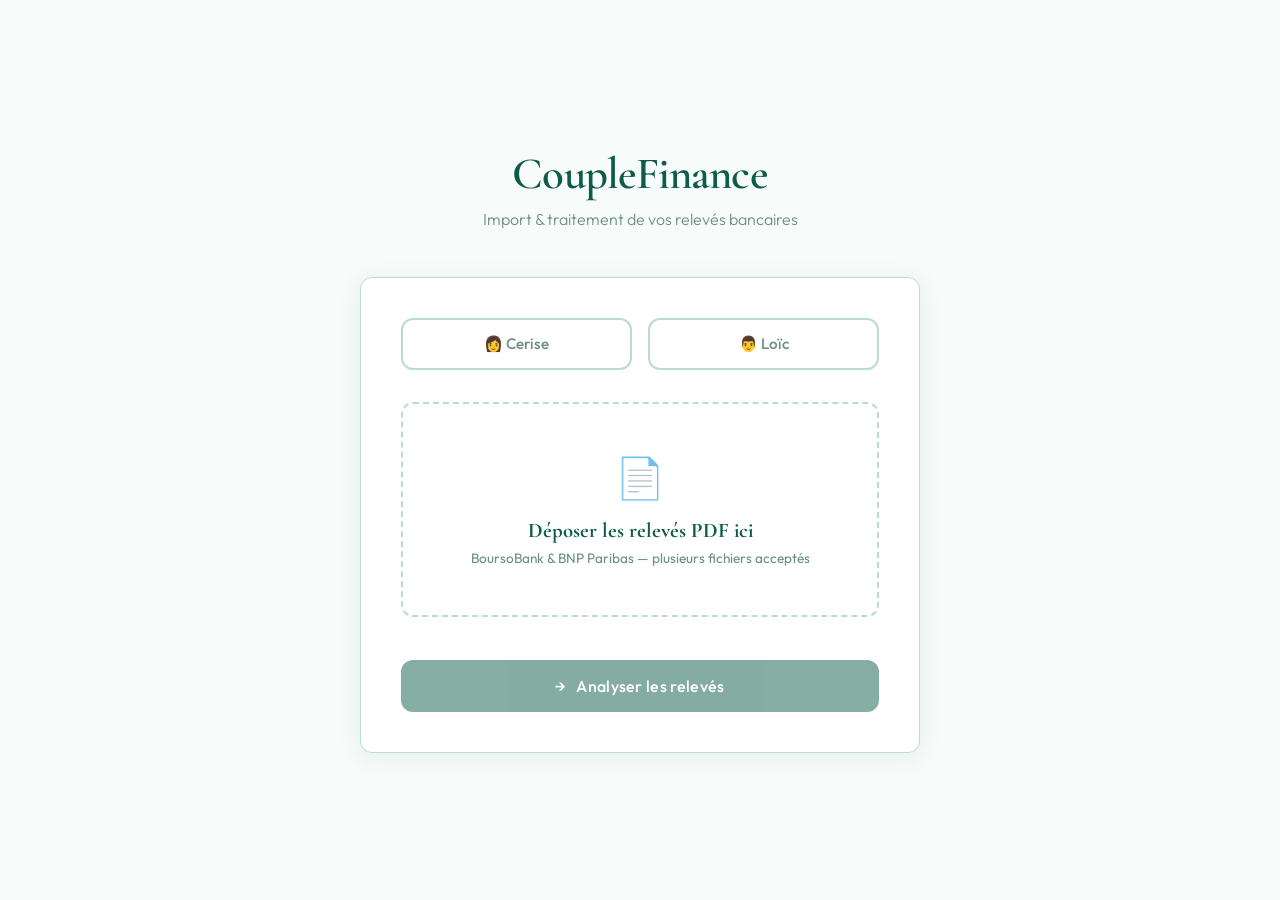
==== templates/index.html @ c554f109 "first commit" ====
<!DOCTYPE html>
<html lang="fr">
<head>
  <meta charset="UTF-8">
  <meta name="viewport" content="width=device-width, initial-scale=1.0">
  <title>CoupleFinance — Import</title>
  <link rel="preconnect" href="https://fonts.googleapis.com">
  <link href="https://fonts.googleapis.com/css2?family=Cormorant+Garamond:wght@400;600&family=Outfit:wght@300;400;500&display=swap" rel="stylesheet">
  <style>
    /* ── Variables palette vert fusion banque privée ── */
    :root {
      --deep:    #0D5C4A;
      --emerald: #3D9670;
      --mint:    #6AB89A;
      --sage:    #B8DDD0;
      --light:   #D4EFE6;
      --bg:      #F7FBF9;
      --text:    #193828;
      --muted:   #6B8F82;
      --white:   #FFFFFF;
      --unknown: #E8A838;
      --radius:  12px;
    }

    * { box-sizing: border-box; margin: 0; padding: 0; }

    body {
      font-family: 'Outfit', sans-serif;
      background: var(--bg);
      color: var(--text);
      min-height: 100vh;
      display: flex;
      flex-direction: column;
      align-items: center;
      justify-content: center;
      padding: 2rem;
    }

    /* ── En-tête ── */
    header {
      text-align: center;
      margin-bottom: 3rem;
    }

    header h1 {
      font-family: 'Cormorant Garamond', serif;
      font-size: 2.8rem;
      font-weight: 600;
      color: var(--deep);
      letter-spacing: -0.02em;
    }

    header p {
      color: var(--muted);
      font-weight: 300;
      margin-top: 0.5rem;
      font-size: 1rem;
    }

    /* ── Carte principale ── */
    .card {
      background: var(--white);
      border-radius: var(--radius);
      padding: 2.5rem;
      width: 100%;
      max-width: 560px;
      box-shadow: 0 4px 24px rgba(13, 92, 74, 0.08);
      border: 1px solid var(--sage);
    }

    /* ── Sélection de la personne ── */
    .personne-group {
      display: flex;
      gap: 1rem;
      margin-bottom: 2rem;
    }

    .personne-btn {
      flex: 1;
      padding: 0.9rem;
      border: 2px solid var(--sage);
      border-radius: var(--radius);
      background: transparent;
      color: var(--muted);
      font-family: 'Outfit', sans-serif;
      font-size: 0.95rem;
      font-weight: 500;
      cursor: pointer;
      transition: all 0.2s ease;
    }

    .personne-btn:hover {
      border-color: var(--mint);
      color: var(--deep);
    }

    .personne-btn.active {
      border-color: var(--deep);
      background: var(--deep);
      color: var(--white);
    }

    /* ── Zone de drop ── */
    .drop-zone {
      border: 2px dashed var(--sage);
      border-radius: var(--radius);
      padding: 3rem 2rem;
      text-align: center;
      cursor: pointer;
      transition: all 0.25s ease;
      position: relative;
    }

    .drop-zone:hover,
    .drop-zone.dragover {
      border-color: var(--emerald);
      background: var(--light);
    }

    .drop-zone input[type="file"] {
      position: absolute;
      inset: 0;
      opacity: 0;
      cursor: pointer;
      width: 100%;
      height: 100%;
    }

    .drop-icon {
      font-size: 2.5rem;
      margin-bottom: 1rem;
    }

    .drop-zone h3 {
      font-family: 'Cormorant Garamond', serif;
      font-size: 1.3rem;
      color: var(--deep);
      margin-bottom: 0.4rem;
    }

    .drop-zone p {
      color: var(--muted);
      font-size: 0.85rem;
    }

    /* ── Liste des fichiers sélectionnés ── */
    #file-list {
      margin-top: 1.2rem;
      display: flex;
      flex-direction: column;
      gap: 0.5rem;
    }

    .file-item {
      display: flex;
      align-items: center;
      gap: 0.75rem;
      padding: 0.6rem 1rem;
      background: var(--light);
      border-radius: 8px;
      font-size: 0.85rem;
      color: var(--deep);
    }

    .file-item span.name { flex: 1; font-weight: 500; }
    .file-item span.size { color: var(--muted); }

    /* ── Bouton submit ── */
    .btn-submit {
      width: 100%;
      margin-top: 1.5rem;
      padding: 1rem;
      background: var(--deep);
      color: var(--white);
      border: none;
      border-radius: var(--radius);
      font-family: 'Outfit', sans-serif;
      font-size: 1rem;
      font-weight: 500;
      cursor: pointer;
      letter-spacing: 0.02em;
      transition: background 0.2s ease;
      display: flex;
      align-items: center;
      justify-content: center;
      gap: 0.6rem;
    }

    .btn-submit:hover:not(:disabled) { background: var(--emerald); }
    .btn-submit:disabled { opacity: 0.5; cursor: not-allowed; }

    /* ── Message d'erreur ── */
    .error-msg {
      margin-top: 1rem;
      padding: 0.75rem 1rem;
      background: #FEE;
      border: 1px solid #FCC;
      border-radius: 8px;
      color: #C00;
      font-size: 0.85rem;
      display: none;
    }

    /* ── Loader ── */
    .loader {
      display: none;
      flex-direction: column;
      align-items: center;
      gap: 1rem;
      padding: 2rem;
      color: var(--muted);
      font-size: 0.9rem;
    }

    .spinner {
      width: 36px;
      height: 36px;
      border: 3px solid var(--sage);
      border-top-color: var(--deep);
      border-radius: 50%;
      animation: spin 0.8s linear infinite;
    }

    @keyframes spin { to { transform: rotate(360deg); } }
  </style>
</head>
<body>

  <header>
    <h1>CoupleFinance</h1>
    <p>Import & traitement de vos relevés bancaires</p>
  </header>

  <div class="card">

    <!-- Sélection de la personne titulaire du compte -->
    <div class="personne-group">
      <button class="personne-btn" data-value="Cerise" onclick="selectPersonne(this)">👩 Cerise</button>
      <button class="personne-btn" data-value="Loïc" onclick="selectPersonne(this)">👨 Loïc</button>
    </div>

    <!-- Zone de drop de PDFs -->
    <div class="drop-zone" id="drop-zone">
      <input type="file" id="file-input" multiple accept=".pdf" onchange="handleFiles(this.files)">
      <div class="drop-icon">📄</div>
      <h3>Déposer les relevés PDF ici</h3>
      <p>BoursoBank & BNP Paribas — plusieurs fichiers acceptés</p>
    </div>

    <!-- Liste des fichiers choisis -->
    <div id="file-list"></div>

    <!-- Erreur -->
    <div class="error-msg" id="error-msg"></div>

    <!-- Loader pendant le traitement -->
    <div class="loader" id="loader">
      <div class="spinner"></div>
      <span>Extraction et catégorisation en cours…</span>
    </div>

    <!-- Bouton d'envoi -->
    <button class="btn-submit" id="btn-submit" onclick="submitUpload()" disabled>
      <span>→</span> Analyser les relevés
    </button>

  </div>

  <script>
    // ── État global de la page ──
    let selectedPersonne = null;
    let selectedFiles = [];

    // ── Sélection de la personne ──
    function selectPersonne(btn) {
      document.querySelectorAll('.personne-btn').forEach(b => b.classList.remove('active'));
      btn.classList.add('active');
      selectedPersonne = btn.dataset.value;
      updateSubmitState();
    }

    // ── Gestion des fichiers déposés ou sélectionnés ──
    function handleFiles(files) {
      selectedFiles = Array.from(files).filter(f => f.name.endsWith('.pdf'));
      renderFileList();
      updateSubmitState();
    }

    function renderFileList() {
      const list = document.getElementById('file-list');
      list.innerHTML = selectedFiles.map(f => `
        <div class="file-item">
          <span>📑</span>
          <span class="name">${f.name}</span>
          <span class="size">${(f.size / 1024).toFixed(0)} Ko</span>
        </div>
      `).join('');
    }

    // ── Activation du bouton submit ──
    function updateSubmitState() {
      const btn = document.getElementById('btn-submit');
      btn.disabled = !(selectedPersonne && selectedFiles.length > 0);
    }

    // ── Drag & Drop ──
    const dropZone = document.getElementById('drop-zone');

    dropZone.addEventListener('dragover', e => {
      e.preventDefault();
      dropZone.classList.add('dragover');
    });

    dropZone.addEventListener('dragleave', () => dropZone.classList.remove('dragover'));

    dropZone.addEventListener('drop', e => {
      e.preventDefault();
      dropZone.classList.remove('dragover');
      handleFiles(e.dataTransfer.files);
    });

    // ── Envoi du formulaire ──
    async function submitUpload() {
      if (!selectedPersonne || selectedFiles.length === 0) return;

      // Affiche le loader, masque le bouton
      document.getElementById('loader').style.display = 'flex';
      document.getElementById('btn-submit').disabled = true;
      document.getElementById('error-msg').style.display = 'none';

      // Construction du FormData
      const formData = new FormData();
      formData.append('personne', selectedPersonne);
      selectedFiles.forEach(f => formData.append('pdfs', f));

      try {
        const response = await fetch('/upload', {
          method: 'POST',
          body: formData
        });

        const data = await response.json();

        if (data.success) {
          // Redirection vers la page de validation
          window.location.href = `/validate/${data.session_id}`;
        } else {
          showError(data.error || 'Erreur lors du traitement.');
        }

      } catch (err) {
        showError('Erreur réseau. Vérifiez que le serveur est bien lancé.');
      } finally {
        document.getElementById('loader').style.display = 'none';
        document.getElementById('btn-submit').disabled = false;
      }
    }

    function showError(msg) {
      const el = document.getElementById('error-msg');
      el.textContent = msg;
      el.style.display = 'block';
    }
  </script>

</body>
</html>
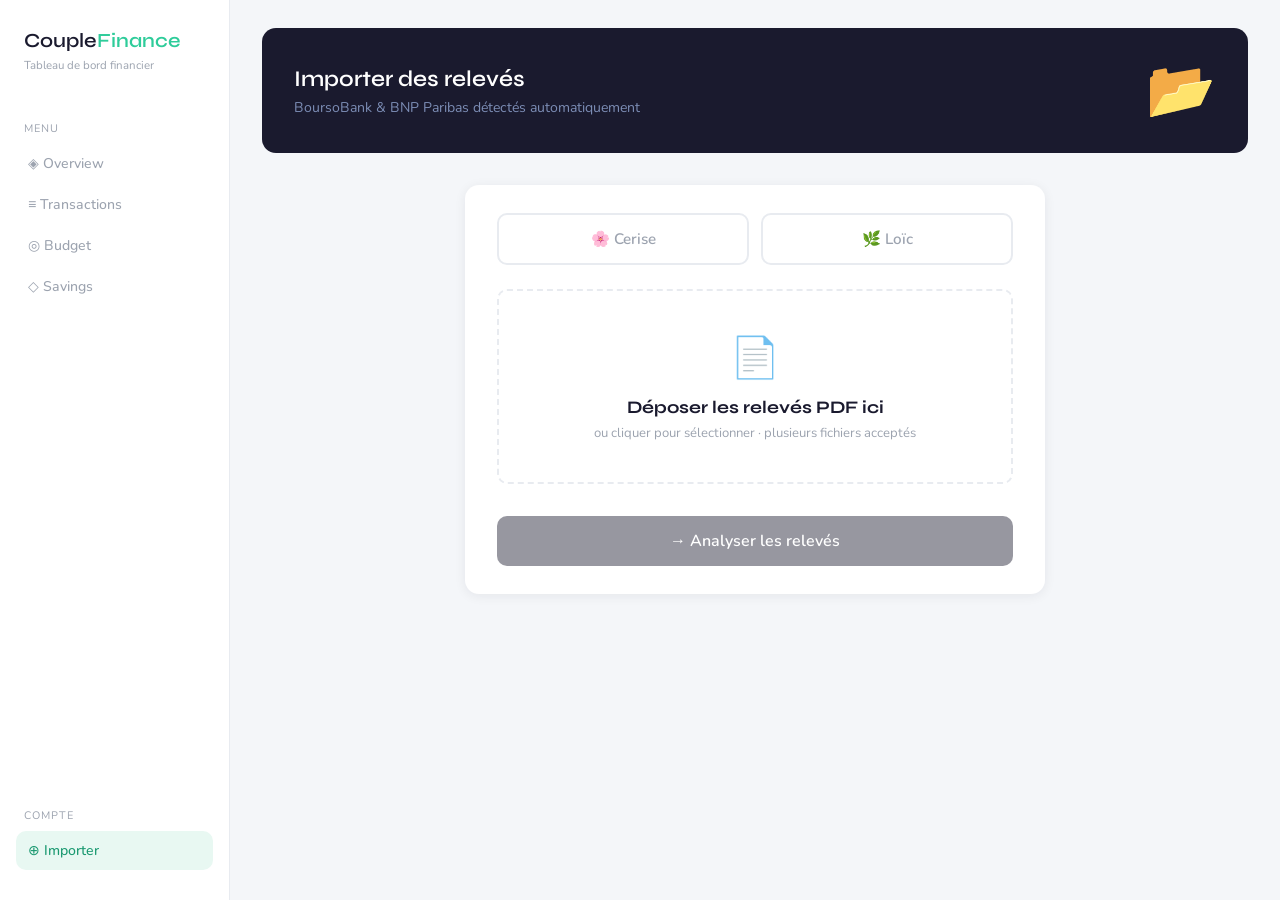
==== commit 0c4154d9: "v3 dashboard" ====
--- a/templates/index.html
+++ b/templates/index.html
@@ -5,351 +5,316 @@
   <meta name="viewport" content="width=device-width, initial-scale=1.0">
   <title>CoupleFinance — Import</title>
   <link rel="preconnect" href="https://fonts.googleapis.com">
-  <link href="https://fonts.googleapis.com/css2?family=Cormorant+Garamond:wght@400;600&family=Outfit:wght@300;400;500&display=swap" rel="stylesheet">
+  <link href="https://fonts.googleapis.com/css2?family=Syne:wght@400;500;600&family=Nunito:wght@300;400;500;600&display=swap" rel="stylesheet">
   <style>
-    /* ── Variables palette vert fusion banque privée ── */
     :root {
-      --deep:    #0D5C4A;
-      --emerald: #3D9670;
-      --mint:    #6AB89A;
-      --sage:    #B8DDD0;
-      --light:   #D4EFE6;
-      --bg:      #F7FBF9;
-      --text:    #193828;
-      --muted:   #6B8F82;
-      --white:   #FFFFFF;
-      --unknown: #E8A838;
-      --radius:  12px;
+      --bg:        #F4F6F9;
+      --white:     #FFFFFF;
+      --dark:      #1A1A2E;
+      --dark2:     #16213E;
+      --green:     #2ECC9A;
+      --green-dim: #1A9970;
+      --green-lt:  #E8F8F2;
+      --red:       #F87171;
+      --border:    #E8EBF0;
+      --muted:     #9CA3AF;
+      --text:      #1A1A2E;
+      --shadow:    0 2px 12px rgba(26,26,46,.07);
+      --radius:    14px;
+      --radius-sm: 10px;
     }
 
     * { box-sizing: border-box; margin: 0; padding: 0; }
 
     body {
-      font-family: 'Outfit', sans-serif;
+      font-family: 'Nunito', sans-serif;
       background: var(--bg);
       color: var(--text);
       min-height: 100vh;
       display: flex;
+    }
+
+    /* ── Sidebar ── */
+    .sidebar {
+      width: 230px;
+      min-height: 100vh;
+      background: var(--white);
+      border-right: 1px solid var(--border);
+      display: flex;
       flex-direction: column;
+      padding: 28px 16px;
+      position: fixed;
+      top: 0; left: 0; bottom: 0;
+    }
+
+    .logo { font-family: 'Syne', sans-serif; font-size: 1.25rem; font-weight: 600; color: var(--dark); margin-bottom: 4px; padding: 0 8px; }
+    .logo span { color: var(--green); }
+    .logo-sub { font-size: .72rem; color: var(--muted); padding: 0 8px; margin-bottom: 32px; }
+    .nav-section { font-size: .68rem; text-transform: uppercase; letter-spacing: .1em; color: var(--muted); padding: 0 8px; margin-bottom: 8px; margin-top: 16px; }
+
+    .nav-item {
+      display: flex; align-items: center; gap: 10px;
+      padding: 10px 12px; border-radius: var(--radius-sm);
+      font-size: .88rem; font-weight: 500; color: var(--muted);
+      cursor: pointer; transition: all .18s; text-decoration: none; margin-bottom: 2px;
+    }
+    .nav-item:hover { background: var(--bg); color: var(--text); }
+    .nav-item.active { background: var(--green-lt); color: var(--green-dim); }
+    .nav-bottom { margin-top: auto; }
+
+    /* ── Main ── */
+    .main {
+      margin-left: 230px;
+      flex: 1;
+      padding: 28px 32px;
+      display: flex;
+      flex-direction: column;
+    }
+
+    /* ── Hero ── */
+    .hero {
+      background: var(--dark);
+      border-radius: var(--radius);
+      padding: 24px 32px;
+      margin-bottom: 32px;
+      display: flex;
       align-items: center;
-      justify-content: center;
-      padding: 2rem;
-    }
-
-    /* ── En-tête ── */
-    header {
-      text-align: center;
-      margin-bottom: 3rem;
-    }
-
-    header h1 {
-      font-family: 'Cormorant Garamond', serif;
-      font-size: 2.8rem;
-      font-weight: 600;
-      color: var(--deep);
-      letter-spacing: -0.02em;
-    }
-
-    header p {
-      color: var(--muted);
-      font-weight: 300;
-      margin-top: 0.5rem;
-      font-size: 1rem;
-    }
-
-    /* ── Carte principale ── */
+      justify-content: space-between;
+    }
+
+    .hero h1 { font-family: 'Syne', sans-serif; font-size: 1.4rem; font-weight: 600; color: #fff; margin-bottom: 6px; }
+    .hero p { font-size: .88rem; color: #7C8DB5; }
+    .hero-illo { font-size: 3.5rem; }
+
+    /* ── Contenu centré ── */
+    .content-wrap {
+      max-width: 580px;
+      margin: 0 auto;
+      width: 100%;
+    }
+
+    /* ── Card ── */
     .card {
       background: var(--white);
       border-radius: var(--radius);
-      padding: 2.5rem;
-      width: 100%;
-      max-width: 560px;
-      box-shadow: 0 4px 24px rgba(13, 92, 74, 0.08);
-      border: 1px solid var(--sage);
-    }
-
-    /* ── Sélection de la personne ── */
-    .personne-group {
-      display: flex;
-      gap: 1rem;
-      margin-bottom: 2rem;
-    }
-
-    .personne-btn {
-      flex: 1;
-      padding: 0.9rem;
-      border: 2px solid var(--sage);
-      border-radius: var(--radius);
+      padding: 28px 32px;
+      box-shadow: var(--shadow);
+    }
+
+    /* ── Sélection personne ── */
+    .person-grid {
+      display: grid;
+      grid-template-columns: 1fr 1fr;
+      gap: 12px;
+      margin-bottom: 24px;
+    }
+
+    .person-btn {
+      padding: 14px;
+      border: 2px solid var(--border);
+      border-radius: var(--radius-sm);
       background: transparent;
       color: var(--muted);
-      font-family: 'Outfit', sans-serif;
-      font-size: 0.95rem;
-      font-weight: 500;
+      font-family: 'Nunito', sans-serif;
+      font-size: .95rem;
+      font-weight: 600;
       cursor: pointer;
-      transition: all 0.2s ease;
-    }
-
-    .personne-btn:hover {
-      border-color: var(--mint);
-      color: var(--deep);
-    }
-
-    .personne-btn.active {
-      border-color: var(--deep);
-      background: var(--deep);
-      color: var(--white);
-    }
+      transition: all .2s;
+      display: flex;
+      align-items: center;
+      justify-content: center;
+      gap: 8px;
+    }
+
+    .person-btn:hover { border-color: var(--green); color: var(--text); }
+    .person-btn.active { border-color: var(--green); background: var(--green-lt); color: var(--green-dim); }
 
     /* ── Zone de drop ── */
     .drop-zone {
-      border: 2px dashed var(--sage);
-      border-radius: var(--radius);
-      padding: 3rem 2rem;
+      border: 2px dashed var(--border);
+      border-radius: var(--radius-sm);
+      padding: 40px 24px;
       text-align: center;
       cursor: pointer;
-      transition: all 0.25s ease;
+      transition: all .25s;
       position: relative;
-    }
-
-    .drop-zone:hover,
-    .drop-zone.dragover {
-      border-color: var(--emerald);
-      background: var(--light);
-    }
+      margin-bottom: 16px;
+    }
+
+    .drop-zone:hover, .drop-zone.dragover { border-color: var(--green); background: var(--green-lt); }
 
     .drop-zone input[type="file"] {
-      position: absolute;
-      inset: 0;
-      opacity: 0;
-      cursor: pointer;
-      width: 100%;
-      height: 100%;
-    }
-
-    .drop-icon {
-      font-size: 2.5rem;
-      margin-bottom: 1rem;
-    }
-
-    .drop-zone h3 {
-      font-family: 'Cormorant Garamond', serif;
-      font-size: 1.3rem;
-      color: var(--deep);
-      margin-bottom: 0.4rem;
-    }
-
-    .drop-zone p {
-      color: var(--muted);
-      font-size: 0.85rem;
-    }
-
-    /* ── Liste des fichiers sélectionnés ── */
-    #file-list {
-      margin-top: 1.2rem;
-      display: flex;
-      flex-direction: column;
-      gap: 0.5rem;
-    }
+      position: absolute; inset: 0; opacity: 0; cursor: pointer; width: 100%; height: 100%;
+    }
+
+    .drop-icon { font-size: 2.5rem; margin-bottom: 12px; }
+    .drop-zone h3 { font-family: 'Syne', sans-serif; font-size: 1.1rem; color: var(--text); margin-bottom: 6px; }
+    .drop-zone p { font-size: .82rem; color: var(--muted); }
+
+    /* ── Liste fichiers ── */
+    #file-list { display: flex; flex-direction: column; gap: 8px; margin-bottom: 16px; }
 
     .file-item {
-      display: flex;
-      align-items: center;
-      gap: 0.75rem;
-      padding: 0.6rem 1rem;
-      background: var(--light);
-      border-radius: 8px;
-      font-size: 0.85rem;
-      color: var(--deep);
-    }
-
-    .file-item span.name { flex: 1; font-weight: 500; }
-    .file-item span.size { color: var(--muted); }
+      display: flex; align-items: center; gap: 10px;
+      padding: 10px 14px; background: var(--bg);
+      border-radius: var(--radius-sm); font-size: .85rem;
+    }
+
+    .file-item .name { flex: 1; font-weight: 500; }
+    .file-item .size { color: var(--muted); font-size: .78rem; }
 
     /* ── Bouton submit ── */
     .btn-submit {
-      width: 100%;
-      margin-top: 1.5rem;
-      padding: 1rem;
-      background: var(--deep);
-      color: var(--white);
-      border: none;
-      border-radius: var(--radius);
-      font-family: 'Outfit', sans-serif;
-      font-size: 1rem;
-      font-weight: 500;
-      cursor: pointer;
-      letter-spacing: 0.02em;
-      transition: background 0.2s ease;
-      display: flex;
-      align-items: center;
-      justify-content: center;
-      gap: 0.6rem;
-    }
-
-    .btn-submit:hover:not(:disabled) { background: var(--emerald); }
-    .btn-submit:disabled { opacity: 0.5; cursor: not-allowed; }
-
-    /* ── Message d'erreur ── */
+      width: 100%; padding: 14px;
+      background: var(--dark); color: #fff;
+      border: none; border-radius: var(--radius-sm);
+      font-family: 'Nunito', sans-serif; font-size: 1rem; font-weight: 600;
+      cursor: pointer; transition: background .2s;
+      display: flex; align-items: center; justify-content: center; gap: 8px;
+    }
+
+    .btn-submit:hover:not(:disabled) { background: var(--green-dim); }
+    .btn-submit:disabled { opacity: .45; cursor: not-allowed; }
+
+    /* ── Erreur ── */
     .error-msg {
-      margin-top: 1rem;
-      padding: 0.75rem 1rem;
-      background: #FEE;
-      border: 1px solid #FCC;
-      border-radius: 8px;
-      color: #C00;
-      font-size: 0.85rem;
-      display: none;
+      padding: 10px 14px; background: #FEE2E2;
+      border: 1px solid #FCA5A5; border-radius: 8px;
+      color: #991B1B; font-size: .82rem; margin-bottom: 12px; display: none;
     }
 
     /* ── Loader ── */
-    .loader {
-      display: none;
-      flex-direction: column;
-      align-items: center;
-      gap: 1rem;
-      padding: 2rem;
-      color: var(--muted);
-      font-size: 0.9rem;
-    }
-
-    .spinner {
-      width: 36px;
-      height: 36px;
-      border: 3px solid var(--sage);
-      border-top-color: var(--deep);
-      border-radius: 50%;
-      animation: spin 0.8s linear infinite;
-    }
-
+    .loader { display: none; flex-direction: column; align-items: center; gap: 10px; padding: 20px; color: var(--muted); font-size: .88rem; }
+    .spinner { width: 32px; height: 32px; border: 3px solid var(--border); border-top-color: var(--green); border-radius: 50%; animation: spin .8s linear infinite; }
     @keyframes spin { to { transform: rotate(360deg); } }
   </style>
 </head>
 <body>
 
-  <header>
-    <h1>CoupleFinance</h1>
-    <p>Import & traitement de vos relevés bancaires</p>
-  </header>
-
-  <div class="card">
-
-    <!-- Sélection de la personne titulaire du compte -->
-    <div class="personne-group">
-      <button class="personne-btn" data-value="Cerise" onclick="selectPersonne(this)">👩 Cerise</button>
-      <button class="personne-btn" data-value="Loïc" onclick="selectPersonne(this)">👨 Loïc</button>
+  <!-- Sidebar -->
+  <aside class="sidebar">
+    <div class="logo">Couple<span>Finance</span></div>
+    <div class="logo-sub">Tableau de bord financier</div>
+    <div class="nav-section">Menu</div>
+    <a class="nav-item" href="/">◈ Overview</a>
+    <a class="nav-item" href="/">≡ Transactions</a>
+    <a class="nav-item" href="/">◎ Budget</a>
+    <a class="nav-item" href="/">◇ Savings</a>
+    <div class="nav-bottom">
+      <div class="nav-section">Compte</div>
+      <a class="nav-item active" href="/import">⊕ Importer</a>
     </div>
-
-    <!-- Zone de drop de PDFs -->
-    <div class="drop-zone" id="drop-zone">
-      <input type="file" id="file-input" multiple accept=".pdf" onchange="handleFiles(this.files)">
-      <div class="drop-icon">📄</div>
-      <h3>Déposer les relevés PDF ici</h3>
-      <p>BoursoBank & BNP Paribas — plusieurs fichiers acceptés</p>
+  </aside>
+
+  <!-- Main -->
+  <main class="main">
+
+    <div class="hero">
+      <div>
+        <h1>Importer des relevés</h1>
+        <p>BoursoBank & BNP Paribas détectés automatiquement</p>
+      </div>
+      <div class="hero-illo">📂</div>
     </div>
 
-    <!-- Liste des fichiers choisis -->
-    <div id="file-list"></div>
-
-    <!-- Erreur -->
-    <div class="error-msg" id="error-msg"></div>
-
-    <!-- Loader pendant le traitement -->
-    <div class="loader" id="loader">
-      <div class="spinner"></div>
-      <span>Extraction et catégorisation en cours…</span>
+    <div class="content-wrap">
+      <div class="card">
+
+        <!-- Sélection personne -->
+        <div class="person-grid">
+          <button class="person-btn" data-value="Cerise" onclick="selectPersonne(this)">
+            🌸 Cerise
+          </button>
+          <button class="person-btn" data-value="Loïc" onclick="selectPersonne(this)">
+            🌿 Loïc
+          </button>
+        </div>
+
+        <!-- Drop zone -->
+        <div class="drop-zone" id="drop-zone">
+          <input type="file" id="file-input" multiple accept=".pdf" onchange="handleFiles(this.files)">
+          <div class="drop-icon">📄</div>
+          <h3>Déposer les relevés PDF ici</h3>
+          <p>ou cliquer pour sélectionner · plusieurs fichiers acceptés</p>
+        </div>
+
+        <!-- Fichiers sélectionnés -->
+        <div id="file-list"></div>
+
+        <!-- Erreur -->
+        <div class="error-msg" id="error-msg"></div>
+
+        <!-- Loader -->
+        <div class="loader" id="loader">
+          <div class="spinner"></div>
+          <span>Extraction et catégorisation en cours…</span>
+        </div>
+
+        <!-- Submit -->
+        <button class="btn-submit" id="btn-submit" onclick="submitUpload()" disabled>
+          → Analyser les relevés
+        </button>
+
+      </div>
     </div>
-
-    <!-- Bouton d'envoi -->
-    <button class="btn-submit" id="btn-submit" onclick="submitUpload()" disabled>
-      <span>→</span> Analyser les relevés
-    </button>
-
-  </div>
+  </main>
 
   <script>
-    // ── État global de la page ──
     let selectedPersonne = null;
     let selectedFiles = [];
 
-    // ── Sélection de la personne ──
     function selectPersonne(btn) {
-      document.querySelectorAll('.personne-btn').forEach(b => b.classList.remove('active'));
+      document.querySelectorAll('.person-btn').forEach(b => b.classList.remove('active'));
       btn.classList.add('active');
       selectedPersonne = btn.dataset.value;
-      updateSubmitState();
-    }
-
-    // ── Gestion des fichiers déposés ou sélectionnés ──
+      updateSubmit();
+    }
+
     function handleFiles(files) {
       selectedFiles = Array.from(files).filter(f => f.name.endsWith('.pdf'));
-      renderFileList();
-      updateSubmitState();
-    }
-
-    function renderFileList() {
-      const list = document.getElementById('file-list');
-      list.innerHTML = selectedFiles.map(f => `
+      renderFiles();
+      updateSubmit();
+    }
+
+    function renderFiles() {
+      document.getElementById('file-list').innerHTML = selectedFiles.map(f => `
         <div class="file-item">
           <span>📑</span>
           <span class="name">${f.name}</span>
-          <span class="size">${(f.size / 1024).toFixed(0)} Ko</span>
+          <span class="size">${(f.size/1024).toFixed(0)} Ko</span>
         </div>
       `).join('');
     }
 
-    // ── Activation du bouton submit ──
-    function updateSubmitState() {
-      const btn = document.getElementById('btn-submit');
-      btn.disabled = !(selectedPersonne && selectedFiles.length > 0);
-    }
-
-    // ── Drag & Drop ──
-    const dropZone = document.getElementById('drop-zone');
-
-    dropZone.addEventListener('dragover', e => {
-      e.preventDefault();
-      dropZone.classList.add('dragover');
-    });
-
-    dropZone.addEventListener('dragleave', () => dropZone.classList.remove('dragover'));
-
-    dropZone.addEventListener('drop', e => {
-      e.preventDefault();
-      dropZone.classList.remove('dragover');
-      handleFiles(e.dataTransfer.files);
-    });
-
-    // ── Envoi du formulaire ──
+    function updateSubmit() {
+      document.getElementById('btn-submit').disabled = !(selectedPersonne && selectedFiles.length > 0);
+    }
+
+    const dz = document.getElementById('drop-zone');
+    dz.addEventListener('dragover', e => { e.preventDefault(); dz.classList.add('dragover'); });
+    dz.addEventListener('dragleave', () => dz.classList.remove('dragover'));
+    dz.addEventListener('drop', e => { e.preventDefault(); dz.classList.remove('dragover'); handleFiles(e.dataTransfer.files); });
+
     async function submitUpload() {
-      if (!selectedPersonne || selectedFiles.length === 0) return;
-
-      // Affiche le loader, masque le bouton
+      if (!selectedPersonne || !selectedFiles.length) return;
       document.getElementById('loader').style.display = 'flex';
       document.getElementById('btn-submit').disabled = true;
       document.getElementById('error-msg').style.display = 'none';
 
-      // Construction du FormData
-      const formData = new FormData();
-      formData.append('personne', selectedPersonne);
-      selectedFiles.forEach(f => formData.append('pdfs', f));
+      const fd = new FormData();
+      fd.append('personne', selectedPersonne);
+      selectedFiles.forEach(f => fd.append('pdfs', f));
 
       try {
-        const response = await fetch('/upload', {
-          method: 'POST',
-          body: formData
-        });
-
-        const data = await response.json();
-
+        const res = await fetch('/upload', { method: 'POST', body: fd });
+        const data = await res.json();
         if (data.success) {
-          // Redirection vers la page de validation
           window.location.href = `/validate/${data.session_id}`;
         } else {
           showError(data.error || 'Erreur lors du traitement.');
         }
-
-      } catch (err) {
-        showError('Erreur réseau. Vérifiez que le serveur est bien lancé.');
+      } catch(e) {
+        showError('Erreur réseau.');
       } finally {
         document.getElementById('loader').style.display = 'none';
         document.getElementById('btn-submit').disabled = false;
@@ -362,6 +327,5 @@
       el.style.display = 'block';
     }
   </script>
-
 </body>
 </html>
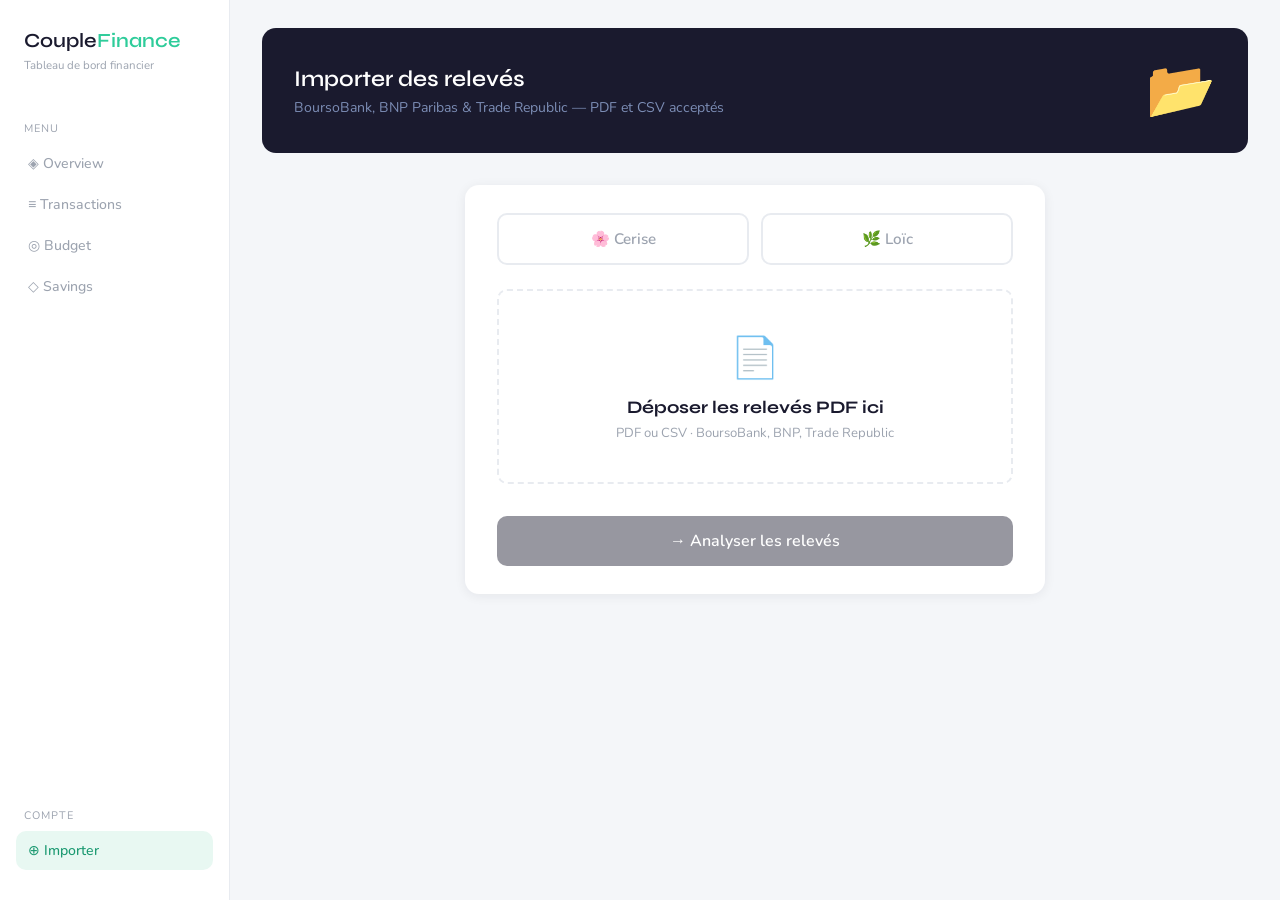
==== commit 82b35b0b: "v7 CSV parsers" ====
--- a/templates/index.html
+++ b/templates/index.html
@@ -212,7 +212,7 @@
     <div class="hero">
       <div>
         <h1>Importer des relevés</h1>
-        <p>BoursoBank & BNP Paribas détectés automatiquement</p>
+        <p>BoursoBank, BNP Paribas & Trade Republic — PDF et CSV acceptés</p>
       </div>
       <div class="hero-illo">📂</div>
     </div>
@@ -232,10 +232,10 @@
 
         <!-- Drop zone -->
         <div class="drop-zone" id="drop-zone">
-          <input type="file" id="file-input" multiple accept=".pdf" onchange="handleFiles(this.files)">
+          <input type="file" id="file-input" multiple accept=".pdf,.csv" onchange="handleFiles(this.files)">
           <div class="drop-icon">📄</div>
           <h3>Déposer les relevés PDF ici</h3>
-          <p>ou cliquer pour sélectionner · plusieurs fichiers acceptés</p>
+          <p>PDF ou CSV · BoursoBank, BNP, Trade Republic</p>
         </div>
 
         <!-- Fichiers sélectionnés -->
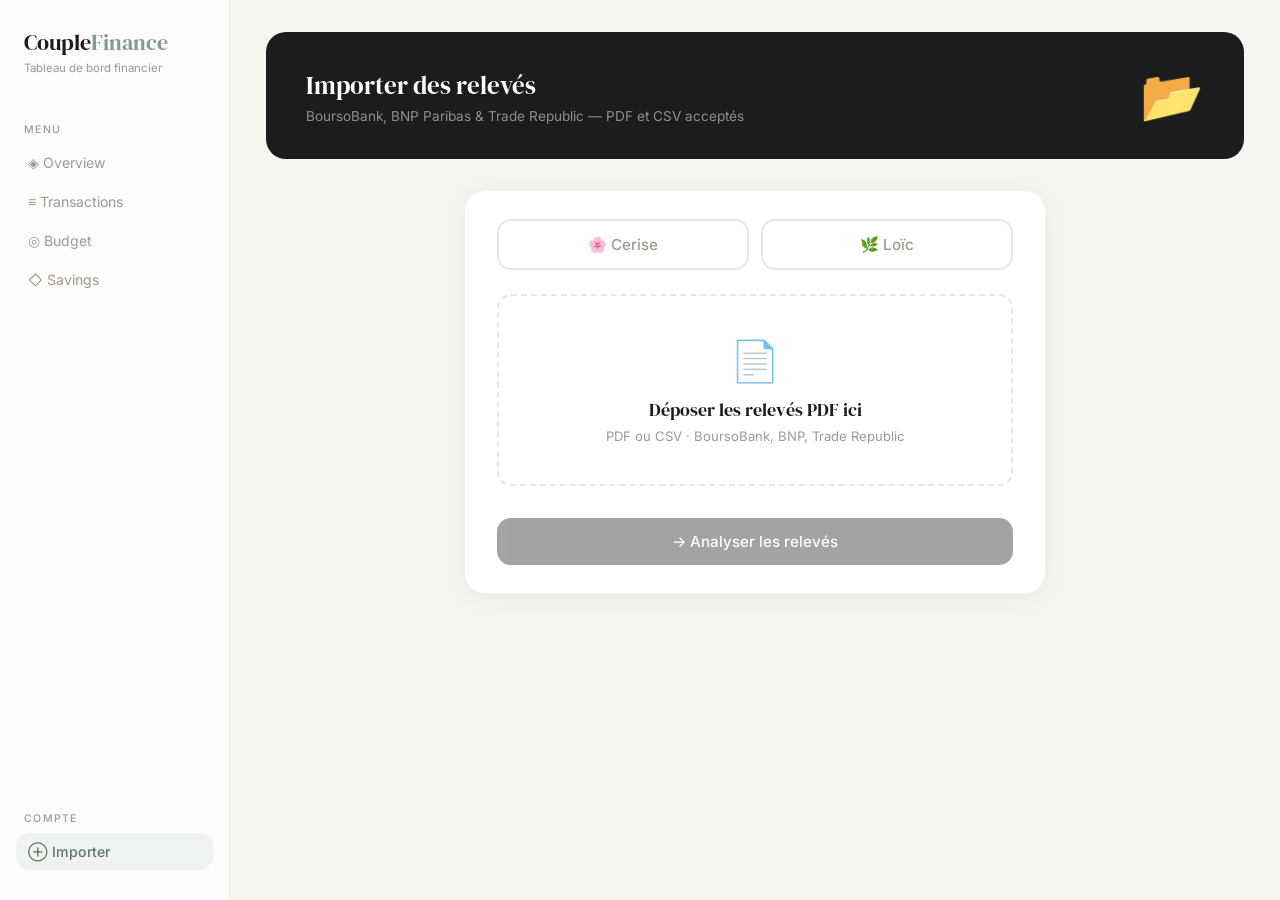
==== commit ebc70ce7: "design : palette crème + DM Serif + Inter sur index.html et validate.html - Variables CSS alignées s" ====
--- a/templates/index.html
+++ b/templates/index.html
@@ -5,29 +5,29 @@
   <meta name="viewport" content="width=device-width, initial-scale=1.0">
   <title>CoupleFinance — Import</title>
   <link rel="preconnect" href="https://fonts.googleapis.com">
-  <link href="https://fonts.googleapis.com/css2?family=Syne:wght@400;500;600&family=Nunito:wght@300;400;500;600&display=swap" rel="stylesheet">
+  <link rel="preconnect" href="https://fonts.gstatic.com" crossorigin>
+  <link href="https://fonts.googleapis.com/css2?family=DM+Serif+Display&family=Inter:wght@300;400;500&display=swap" rel="stylesheet">
   <style>
     :root {
-      --bg:        #F4F6F9;
+      --bg:        #F7F5F0;
       --white:     #FFFFFF;
-      --dark:      #1A1A2E;
-      --dark2:     #16213E;
-      --green:     #2ECC9A;
-      --green-dim: #1A9970;
-      --green-lt:  #E8F8F2;
-      --red:       #F87171;
-      --border:    #E8EBF0;
-      --muted:     #9CA3AF;
-      --text:      #1A1A2E;
-      --shadow:    0 2px 12px rgba(26,26,46,.07);
-      --radius:    14px;
-      --radius-sm: 10px;
+      --dark:      #1C1C1E;
+      --green:     #7C9E8A;
+      --green-dim: #5A7A66;
+      --green-lt:  #EEF3EF;
+      --red:       #E07070;
+      --border:    #EAE6DF;
+      --muted:     #A0998E;
+      --text:      #1C1C1E;
+      --shadow:    0 4px 24px rgba(28,28,30,.06);
+      --radius:    20px;
+      --radius-sm: 14px;
     }
 
     * { box-sizing: border-box; margin: 0; padding: 0; }
 
     body {
-      font-family: 'Nunito', sans-serif;
+      font-family: 'Inter', sans-serif;
       background: var(--bg);
       color: var(--text);
       min-height: 100vh;
@@ -38,7 +38,7 @@
     .sidebar {
       width: 230px;
       min-height: 100vh;
-      background: var(--white);
+      background: #FDFCFA;
       border-right: 1px solid var(--border);
       display: flex;
       flex-direction: column;
@@ -47,26 +47,26 @@
       top: 0; left: 0; bottom: 0;
     }
 
-    .logo { font-family: 'Syne', sans-serif; font-size: 1.25rem; font-weight: 600; color: var(--dark); margin-bottom: 4px; padding: 0 8px; }
+    .logo { font-family: 'DM Serif Display', serif; font-size: 1.35rem; font-weight: 400; color: var(--dark); margin-bottom: 4px; padding: 0 8px; }
     .logo span { color: var(--green); }
     .logo-sub { font-size: .72rem; color: var(--muted); padding: 0 8px; margin-bottom: 32px; }
-    .nav-section { font-size: .68rem; text-transform: uppercase; letter-spacing: .1em; color: var(--muted); padding: 0 8px; margin-bottom: 8px; margin-top: 16px; }
+    .nav-section { font-size: .66rem; text-transform: uppercase; letter-spacing: .12em; color: var(--muted); padding: 0 8px; margin-bottom: 8px; margin-top: 16px; font-weight: 500; }
 
     .nav-item {
       display: flex; align-items: center; gap: 10px;
       padding: 10px 12px; border-radius: var(--radius-sm);
-      font-size: .88rem; font-weight: 500; color: var(--muted);
+      font-size: .88rem; font-weight: 400; color: var(--muted);
       cursor: pointer; transition: all .18s; text-decoration: none; margin-bottom: 2px;
     }
     .nav-item:hover { background: var(--bg); color: var(--text); }
-    .nav-item.active { background: var(--green-lt); color: var(--green-dim); }
+    .nav-item.active { background: var(--green-lt); color: var(--green-dim); font-weight: 500; }
     .nav-bottom { margin-top: auto; }
 
     /* ── Main ── */
     .main {
       margin-left: 230px;
       flex: 1;
-      padding: 28px 32px;
+      padding: 32px 36px;
       display: flex;
       flex-direction: column;
     }
@@ -75,16 +75,16 @@
     .hero {
       background: var(--dark);
       border-radius: var(--radius);
-      padding: 24px 32px;
+      padding: 32px 40px;
       margin-bottom: 32px;
       display: flex;
       align-items: center;
       justify-content: space-between;
     }
 
-    .hero h1 { font-family: 'Syne', sans-serif; font-size: 1.4rem; font-weight: 600; color: #fff; margin-bottom: 6px; }
-    .hero p { font-size: .88rem; color: #7C8DB5; }
-    .hero-illo { font-size: 3.5rem; }
+    .hero h1 { font-family: 'DM Serif Display', serif; font-size: 1.55rem; font-weight: 400; color: #fff; margin-bottom: 6px; }
+    .hero p { font-size: .85rem; color: rgba(255,255,255,.5); }
+    .hero-illo { font-size: 3.2rem; }
 
     /* ── Contenu centré ── */
     .content-wrap {
@@ -115,9 +115,9 @@
       border-radius: var(--radius-sm);
       background: transparent;
       color: var(--muted);
-      font-family: 'Nunito', sans-serif;
+      font-family: 'Inter', sans-serif;
       font-size: .95rem;
-      font-weight: 600;
+      font-weight: 500;
       cursor: pointer;
       transition: all .2s;
       display: flex;
@@ -148,7 +148,7 @@
     }
 
     .drop-icon { font-size: 2.5rem; margin-bottom: 12px; }
-    .drop-zone h3 { font-family: 'Syne', sans-serif; font-size: 1.1rem; color: var(--text); margin-bottom: 6px; }
+    .drop-zone h3 { font-family: 'DM Serif Display', serif; font-size: 1.15rem; font-weight: 400; color: var(--text); margin-bottom: 6px; }
     .drop-zone p { font-size: .82rem; color: var(--muted); }
 
     /* ── Liste fichiers ── */
@@ -168,19 +168,19 @@
       width: 100%; padding: 14px;
       background: var(--dark); color: #fff;
       border: none; border-radius: var(--radius-sm);
-      font-family: 'Nunito', sans-serif; font-size: 1rem; font-weight: 600;
+      font-family: 'Inter', sans-serif; font-size: .95rem; font-weight: 500;
       cursor: pointer; transition: background .2s;
       display: flex; align-items: center; justify-content: center; gap: 8px;
     }
 
     .btn-submit:hover:not(:disabled) { background: var(--green-dim); }
-    .btn-submit:disabled { opacity: .45; cursor: not-allowed; }
+    .btn-submit:disabled { opacity: .4; cursor: not-allowed; }
 
     /* ── Erreur ── */
     .error-msg {
-      padding: 10px 14px; background: #FEE2E2;
-      border: 1px solid #FCA5A5; border-radius: 8px;
-      color: #991B1B; font-size: .82rem; margin-bottom: 12px; display: none;
+      padding: 10px 14px; background: #FDECEA;
+      border: 1px solid #E9AEAE; border-radius: 10px;
+      color: #8B3A3A; font-size: .82rem; margin-bottom: 12px; display: none;
     }
 
     /* ── Loader ── */
@@ -271,7 +271,10 @@
     }
 
     function handleFiles(files) {
-      selectedFiles = Array.from(files).filter(f => f.name.endsWith('.pdf'));
+      selectedFiles = Array.from(files).filter(f => {
+        const lower = f.name.toLowerCase();
+        return lower.endsWith('.pdf') || lower.endsWith('.csv');
+      });
       renderFiles();
       updateSubmit();
     }
